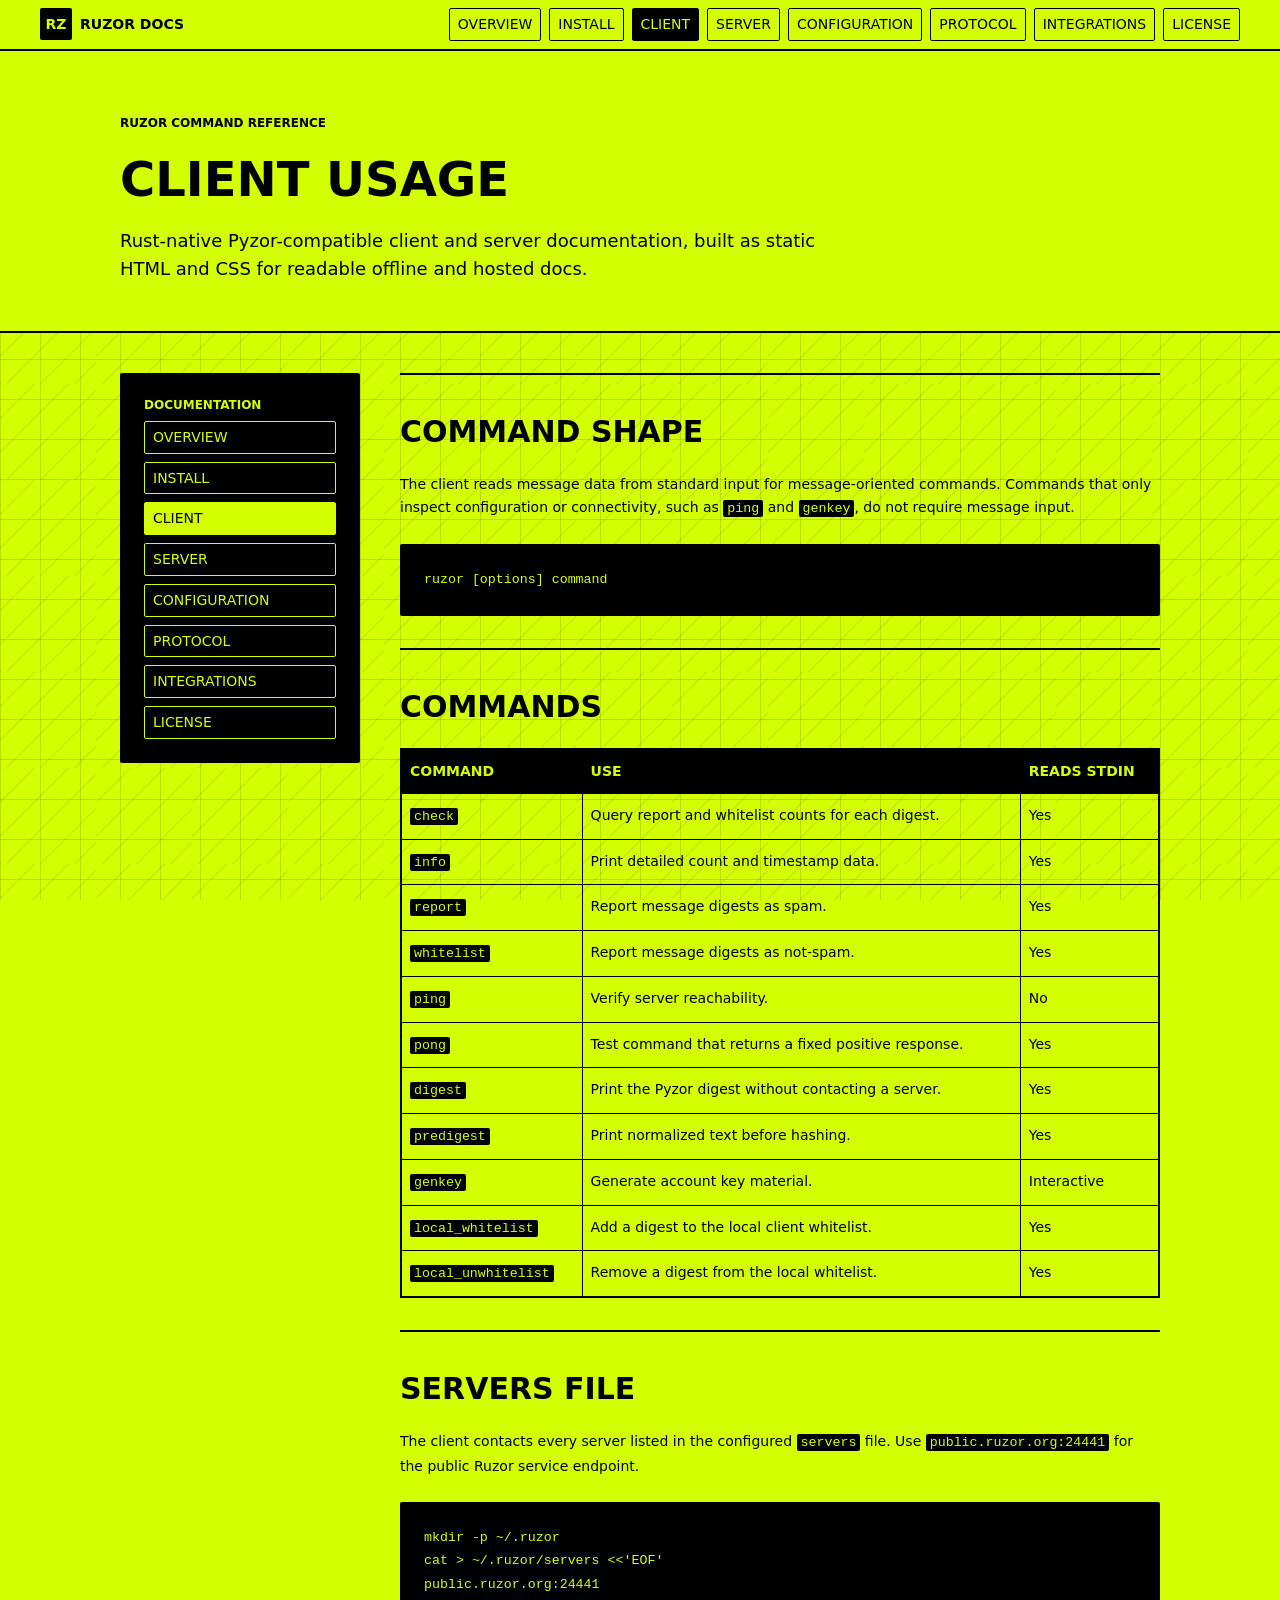
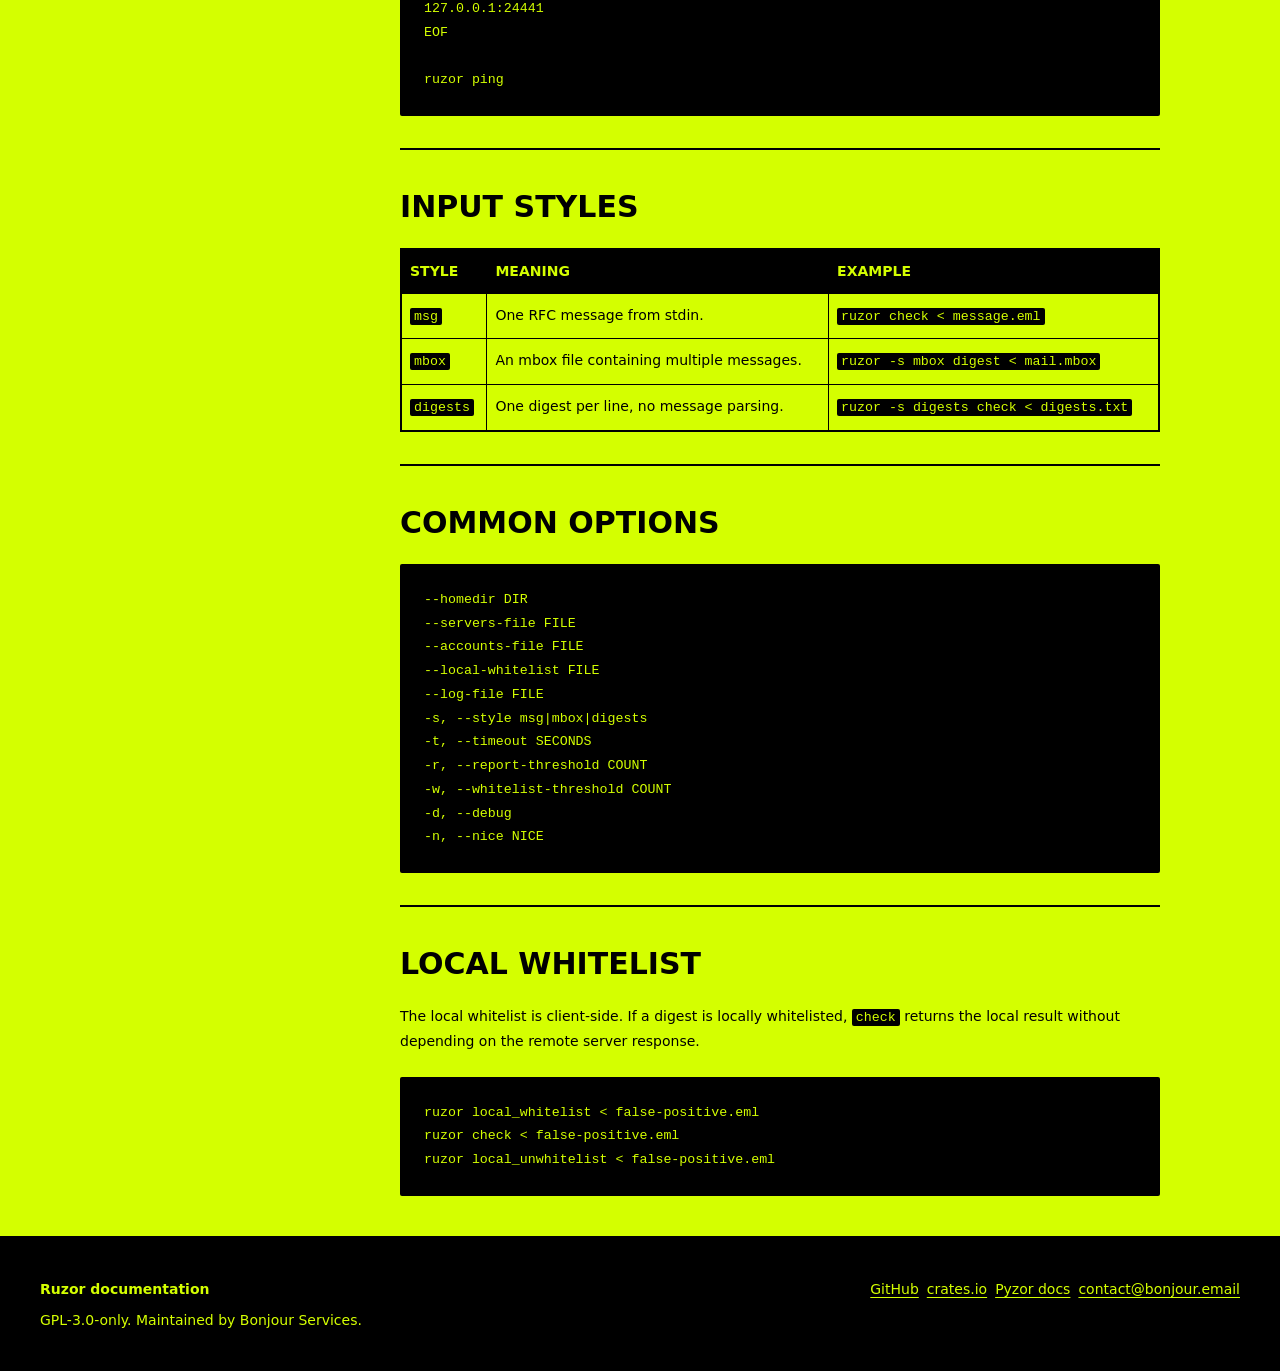
==== documentation/client.html @ 248e35b9 "Add static documentation site" ====
<!doctype html>
<html lang="en">
<head>
  <meta charset="utf-8">
  <meta name="viewport" content="width=device-width, initial-scale=1">
  <title>Client Usage - Ruzor Documentation</title>
  <meta name="description" content="Ruzor client command reference covering check, report, whitelist, ping, digest, predigest, input styles, and public.ruzor.org.">
  <meta name="author" content="Bonjour Services">
  <meta name="keywords" content="Ruzor, Pyzor, Rust, spam detection, UDP, email filtering, GPL-3.0, public.ruzor.org, public.pyzor.org">
  <meta name="robots" content="index, follow">
  <meta name="theme-color" content="#D4FF00">
  <link rel="canonical" href="https://bonjourservices.github.io/ruzor/documentation/client.html">
  <meta property="og:type" content="article">
  <meta property="og:site_name" content="Ruzor Documentation">
  <meta property="og:title" content="Client Usage - Ruzor Documentation">
  <meta property="og:description" content="Ruzor client command reference covering check, report, whitelist, ping, digest, predigest, input styles, and public.ruzor.org.">
  <meta property="og:url" content="https://bonjourservices.github.io/ruzor/documentation/client.html">
  <meta property="article:section" content="Client">
  <meta property="article:modified_time" content="2026-05-28T00:00:00+00:00">
  <meta name="twitter:card" content="summary">
  <meta name="twitter:title" content="Client Usage - Ruzor Documentation">
  <meta name="twitter:description" content="Ruzor client command reference covering check, report, whitelist, ping, digest, predigest, input styles, and public.ruzor.org.">
  <script type="application/ld+json">
{
  "@context": "https://schema.org",
  "@type": "TechArticle",
  "headline": "Client Usage - Ruzor Documentation",
  "description": "Ruzor client command reference covering check, report, whitelist, ping, digest, predigest, input styles, and public.ruzor.org.",
  "url": "https://bonjourservices.github.io/ruzor/documentation/client.html",
  "inLanguage": "en",
  "dateModified": "2026-05-28",
  "author": {
    "@type": "Organization",
    "name": "Bonjour Services",
    "email": "contact@bonjour.email",
    "url": "https://github.com/bonjourservices/ruzor"
  },
  "publisher": {
    "@type": "Organization",
    "name": "Bonjour Services",
    "email": "contact@bonjour.email"
  },
  "isPartOf": {
    "@type": "TechArticle",
    "name": "Ruzor Documentation",
    "url": "https://bonjourservices.github.io/ruzor/documentation/index.html"
  },
  "about": [
    "Ruzor",
    "Pyzor-compatible spam detection",
    "Rust command-line utilities",
    "UDP email digest checking"
  ],
  "mentions": [
    {
      "@type": "SoftwareSourceCode",
      "name": "Ruzor",
      "codeRepository": "https://github.com/bonjourservices/ruzor",
      "programmingLanguage": "Rust"
    },
    {
      "@type": "SoftwareApplication",
      "name": "ruzor crate",
      "url": "https://crates.io/crates/ruzor",
      "applicationCategory": "DeveloperApplication"
    },
    {
      "@type": "CreativeWork",
      "name": "Upstream Pyzor documentation",
      "url": "https://www.pyzor.org/en/latest/"
    }
  ],
  "license": "https://www.gnu.org/licenses/gpl-3.0.en.html",
  "codeRepository": "https://github.com/bonjourservices/ruzor"
}
  </script>
  <link rel="stylesheet" href="styles.css">
</head>
<body>
  <header class="topbar">
    <a class="brand" href="index.html" aria-label="Ruzor documentation home">
      <span class="brand-mark">RZ</span>
      <span>Ruzor Docs</span>
    </a>
    <nav class="topnav" aria-label="Primary documentation navigation">
      <a class="nav-link " href="index.html">Overview</a>
<a class="nav-link " href="getting-started.html">Install</a>
<a class="nav-link is-active" href="client.html">Client</a>
<a class="nav-link " href="server.html">Server</a>
<a class="nav-link " href="configuration.html">Configuration</a>
<a class="nav-link " href="protocol.html">Protocol</a>
<a class="nav-link " href="integrations.html">Integrations</a>
<a class="nav-link " href="license.html">License</a>
    </nav>
  </header>

  <main>
    <section class="hero-band">
      <div class="hero-grid">
        <p class="eyebrow">ruzor command reference</p>
        <h1>Client Usage</h1>
        <p class="hero-copy">Rust-native Pyzor-compatible client and server documentation, built as static HTML and CSS for readable offline and hosted docs.</p>
      </div>
    </section>

    <div class="doc-layout">
      <aside class="side-rail" aria-label="Documentation links">
        <span class="side-title">Documentation</span>
        <a class="nav-link " href="index.html">Overview</a>
<a class="nav-link " href="getting-started.html">Install</a>
<a class="nav-link is-active" href="client.html">Client</a>
<a class="nav-link " href="server.html">Server</a>
<a class="nav-link " href="configuration.html">Configuration</a>
<a class="nav-link " href="protocol.html">Protocol</a>
<a class="nav-link " href="integrations.html">Integrations</a>
<a class="nav-link " href="license.html">License</a>
      </aside>
      <article class="doc-content">
        
<section class="section">
  <h2>Command Shape</h2>
  <p>The client reads message data from standard input for message-oriented commands. Commands that only inspect configuration or connectivity, such as <code>ping</code> and <code>genkey</code>, do not require message input.</p>
  <pre><code>ruzor [options] command</code></pre>
</section>

<section class="section">
  <h2>Commands</h2>
  <table>
    <thead><tr><th>Command</th><th>Use</th><th>Reads stdin</th></tr></thead>
    <tbody>
      <tr><td><code>check</code></td><td>Query report and whitelist counts for each digest.</td><td>Yes</td></tr>
      <tr><td><code>info</code></td><td>Print detailed count and timestamp data.</td><td>Yes</td></tr>
      <tr><td><code>report</code></td><td>Report message digests as spam.</td><td>Yes</td></tr>
      <tr><td><code>whitelist</code></td><td>Report message digests as not-spam.</td><td>Yes</td></tr>
      <tr><td><code>ping</code></td><td>Verify server reachability.</td><td>No</td></tr>
      <tr><td><code>pong</code></td><td>Test command that returns a fixed positive response.</td><td>Yes</td></tr>
      <tr><td><code>digest</code></td><td>Print the Pyzor digest without contacting a server.</td><td>Yes</td></tr>
      <tr><td><code>predigest</code></td><td>Print normalized text before hashing.</td><td>Yes</td></tr>
      <tr><td><code>genkey</code></td><td>Generate account key material.</td><td>Interactive</td></tr>
      <tr><td><code>local_whitelist</code></td><td>Add a digest to the local client whitelist.</td><td>Yes</td></tr>
      <tr><td><code>local_unwhitelist</code></td><td>Remove a digest from the local whitelist.</td><td>Yes</td></tr>
    </tbody>
  </table>
</section>

<section class="section">
  <h2>Servers File</h2>
  <p>The client contacts every server listed in the configured <code>servers</code> file. Use <code>public.ruzor.org:24441</code> for the public Ruzor service endpoint.</p>
  <pre><code>mkdir -p ~/.ruzor
cat &gt; ~/.ruzor/servers &lt;&lt;'EOF'
public.ruzor.org:24441
127.0.0.1:24441
EOF

ruzor ping</code></pre>
</section>

<section class="section">
  <h2>Input Styles</h2>
  <table>
    <thead><tr><th>Style</th><th>Meaning</th><th>Example</th></tr></thead>
    <tbody>
      <tr><td><code>msg</code></td><td>One RFC message from stdin.</td><td><code>ruzor check &lt; message.eml</code></td></tr>
      <tr><td><code>mbox</code></td><td>An mbox file containing multiple messages.</td><td><code>ruzor -s mbox digest &lt; mail.mbox</code></td></tr>
      <tr><td><code>digests</code></td><td>One digest per line, no message parsing.</td><td><code>ruzor -s digests check &lt; digests.txt</code></td></tr>
    </tbody>
  </table>
</section>

<section class="section">
  <h2>Common Options</h2>
  <pre><code>--homedir DIR
--servers-file FILE
--accounts-file FILE
--local-whitelist FILE
--log-file FILE
-s, --style msg|mbox|digests
-t, --timeout SECONDS
-r, --report-threshold COUNT
-w, --whitelist-threshold COUNT
-d, --debug
-n, --nice NICE</code></pre>
</section>

<section class="section">
  <h2>Local Whitelist</h2>
  <p>The local whitelist is client-side. If a digest is locally whitelisted, <code>check</code> returns the local result without depending on the remote server response.</p>
  <pre><code>ruzor local_whitelist &lt; false-positive.eml
ruzor check &lt; false-positive.eml
ruzor local_unwhitelist &lt; false-positive.eml</code></pre>
</section>

      </article>
    </div>
  </main>

  
<footer class="site-footer">
  <div>
    <strong>Ruzor documentation</strong>
    <span>GPL-3.0-only. Maintained by Bonjour Services.</span>
  </div>
  <div class="footer-links">
    <a href="https://github.com/bonjourservices/ruzor">GitHub</a>
    <a href="https://crates.io/crates/ruzor">crates.io</a>
    <a href="https://www.pyzor.org/en/latest/">Pyzor docs</a>
    <a href="mailto:contact@bonjour.email">contact@bonjour.email</a>
  </div>
</footer>

</body>
</html>
---- documentation/styles.css ----
/* Vortex System-inspired static documentation theme. */
:root {
  --primary: #d4ff00;
  --tertiary: #2aff0a;
  --black: #000000;
  --bg: #d4ff00;
  --surface: #000000;
  --text: #000000;
  --radius: 2px;
  --unit: 4.4px;
  --gap: 8px;
  --space-xl: 24px;
  --space-2xl: 40px;
  --content: 1120px;
}

* {
  box-sizing: border-box;
}

html {
  scroll-behavior: smooth;
}

body {
  margin: 0;
  min-height: 100vh;
  background: var(--bg);
  color: var(--text);
  font-family: Inter, ui-sans-serif, system-ui, -apple-system, BlinkMacSystemFont, "Segoe UI", sans-serif;
  font-size: 14px;
  font-weight: 500;
  line-height: 22.75px;
}

body::before {
  content: "";
  position: fixed;
  inset: 0;
  z-index: -1;
  background-image:
    linear-gradient(90deg, rgba(0, 0, 0, 0.13) 1px, transparent 1px),
    linear-gradient(0deg, rgba(0, 0, 0, 0.13) 1px, transparent 1px),
    repeating-linear-gradient(135deg, rgba(0, 0, 0, 0.08) 0 1px, transparent 1px 24px);
  background-size: 40px 40px, 40px 40px, 96px 96px;
  pointer-events: none;
}

a {
  color: inherit;
  text-decoration-thickness: 1px;
  text-underline-offset: 3px;
}

a:focus-visible,
button:focus-visible {
  outline: 2px solid var(--black);
  outline-offset: 3px;
}

.topbar {
  position: sticky;
  top: 0;
  z-index: 20;
  display: grid;
  grid-template-columns: auto 1fr;
  align-items: center;
  gap: 24px;
  padding: 8px 40px;
  border-bottom: 2px solid var(--black);
  background: var(--bg);
}

.brand {
  display: inline-flex;
  align-items: center;
  gap: 8px;
  color: var(--black);
  font-weight: 700;
  text-decoration: none;
  text-transform: uppercase;
}

.brand-mark {
  display: inline-grid;
  width: 32px;
  height: 32px;
  place-items: center;
  border-radius: var(--radius);
  background: var(--black);
  color: var(--primary);
}

.topnav {
  display: flex;
  flex-wrap: wrap;
  justify-content: flex-end;
  gap: 8px;
}

.nav-link {
  display: inline-flex;
  align-items: center;
  min-height: 32px;
  padding: 4px 8px;
  border: 1px solid var(--black);
  border-radius: var(--radius);
  text-decoration: none;
  text-transform: uppercase;
}

.nav-link:hover,
.nav-link.is-active {
  background: var(--black);
  color: var(--primary);
}

.hero-band {
  border-bottom: 2px solid var(--black);
  background: var(--bg);
}

.hero-grid {
  display: grid;
  grid-template-columns: minmax(0, 1fr);
  gap: 24px;
  max-width: var(--content);
  margin: 0 auto;
  padding: 64px 40px 48px;
}

.eyebrow,
.side-title,
.kicker {
  margin: 0;
  font-size: 12px;
  font-weight: 700;
  line-height: 16px;
  text-transform: uppercase;
}

h1,
h2,
h3 {
  margin: 0;
  font-weight: 600;
  text-transform: uppercase;
  letter-spacing: 0;
}

h1 {
  max-width: 820px;
  font-size: 48px;
  line-height: 48px;
}

h2 {
  padding-top: 40px;
  border-top: 2px solid var(--black);
  font-size: 30px;
  line-height: 34px;
}

h3 {
  font-size: 18px;
  line-height: 24px;
}

.hero-copy {
  max-width: 720px;
  margin: 0;
  font-size: 18px;
  line-height: 28px;
}

.doc-layout {
  display: grid;
  grid-template-columns: 240px minmax(0, 1fr);
  gap: 40px;
  max-width: var(--content);
  margin: 0 auto;
  padding: 40px;
}

.side-rail {
  position: sticky;
  top: 70px;
  align-self: start;
  display: grid;
  gap: 8px;
  padding: 24px;
  border-radius: var(--radius);
  background: var(--black);
  color: var(--primary);
}

.side-rail .nav-link {
  border-color: var(--primary);
}

.side-rail .nav-link:hover,
.side-rail .nav-link.is-active {
  background: var(--primary);
  color: var(--black);
}

.doc-content {
  display: grid;
  gap: 32px;
  min-width: 0;
}

.section,
.callout,
.stat-grid,
.link-grid,
.command-grid {
  display: grid;
  gap: 24px;
}

.section p,
.section ul,
.section ol,
.callout p,
.callout ul {
  margin: 0;
}

.section ul,
.section ol {
  padding-left: 20px;
}

.section li + li {
  margin-top: 8px;
}

.callout {
  padding: 24px;
  border: 2px solid var(--black);
  border-radius: var(--radius);
  background: transparent;
}

.callout.dark {
  background: var(--black);
  color: var(--primary);
}

.link-grid,
.stat-grid,
.command-grid {
  grid-template-columns: repeat(3, minmax(0, 1fr));
}

.tile {
  display: grid;
  gap: 8px;
  min-height: 132px;
  padding: 24px;
  border: 2px solid var(--black);
  border-radius: var(--radius);
  background: rgba(212, 255, 0, 0.65);
}

.tile strong {
  text-transform: uppercase;
}

.button-row {
  display: flex;
  flex-wrap: wrap;
  gap: 8px;
}

.button {
  display: inline-flex;
  align-items: center;
  min-height: 36px;
  padding: 6px 10px;
  border: 2px solid var(--black);
  border-radius: var(--radius);
  background: var(--black);
  color: var(--primary);
  font-weight: 700;
  text-decoration: none;
  text-transform: uppercase;
}

.button.secondary {
  background: transparent;
  color: var(--black);
}

pre,
code {
  font-family: ui-monospace, SFMono-Regular, Menlo, Monaco, Consolas, "Liberation Mono", monospace;
}

code {
  padding: 1px 4px;
  border-radius: var(--radius);
  background: var(--black);
  color: var(--primary);
  font-size: 0.95em;
}

pre {
  overflow-x: auto;
  margin: 0;
  padding: 24px;
  border-radius: var(--radius);
  background: var(--black);
  color: var(--primary);
}

pre code {
  padding: 0;
  background: transparent;
  color: inherit;
}

table {
  width: 100%;
  border-collapse: collapse;
  border: 2px solid var(--black);
}

th,
td {
  padding: 10px 8px;
  border: 1px solid var(--black);
  text-align: left;
  vertical-align: top;
}

th {
  background: var(--black);
  color: var(--primary);
  text-transform: uppercase;
}

.site-footer {
  display: grid;
  grid-template-columns: minmax(0, 1fr) auto;
  gap: 24px;
  padding: 40px;
  border-top: 2px solid var(--black);
  background: var(--black);
  color: var(--primary);
}

.site-footer div {
  display: grid;
  gap: 8px;
}

.footer-links {
  grid-auto-flow: column;
  align-items: start;
}

@media (max-width: 880px) {
  .topbar,
  .doc-layout,
  .site-footer {
    grid-template-columns: 1fr;
  }

  .topbar {
    padding: 8px 24px;
  }

  .topnav {
    justify-content: start;
  }

  .hero-grid,
  .doc-layout,
  .site-footer {
    padding-left: 24px;
    padding-right: 24px;
  }

  .side-rail {
    position: static;
  }

  .link-grid,
  .stat-grid,
  .command-grid {
    grid-template-columns: 1fr;
  }

  .footer-links {
    grid-auto-flow: row;
  }
}

@media (max-width: 560px) {
  h1 {
    font-size: 34px;
    line-height: 36px;
  }

  h2 {
    font-size: 24px;
    line-height: 28px;
  }

  .hero-copy {
    font-size: 16px;
    line-height: 24px;
  }

  .nav-link {
    width: 100%;
  }

  th,
  td {
    display: block;
    width: 100%;
  }

  tr {
    display: block;
    border-bottom: 2px solid var(--black);
  }
}
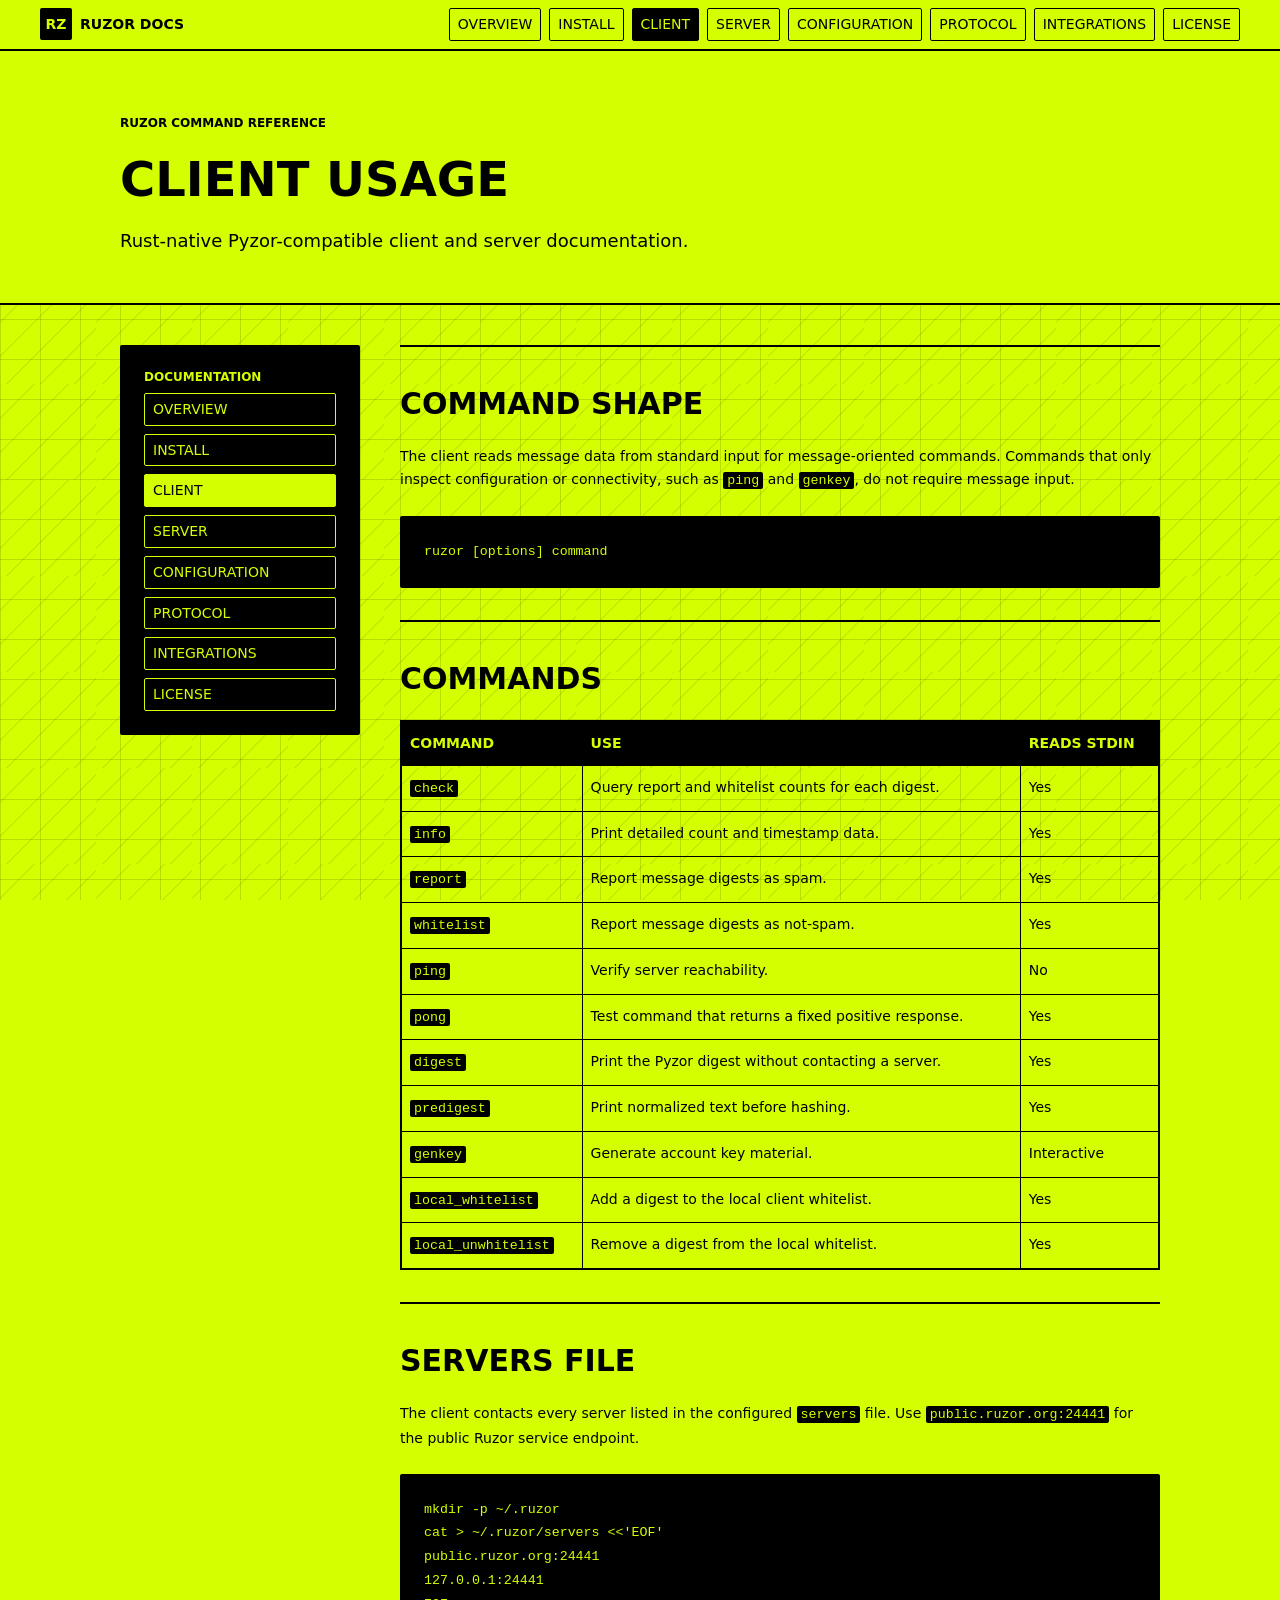
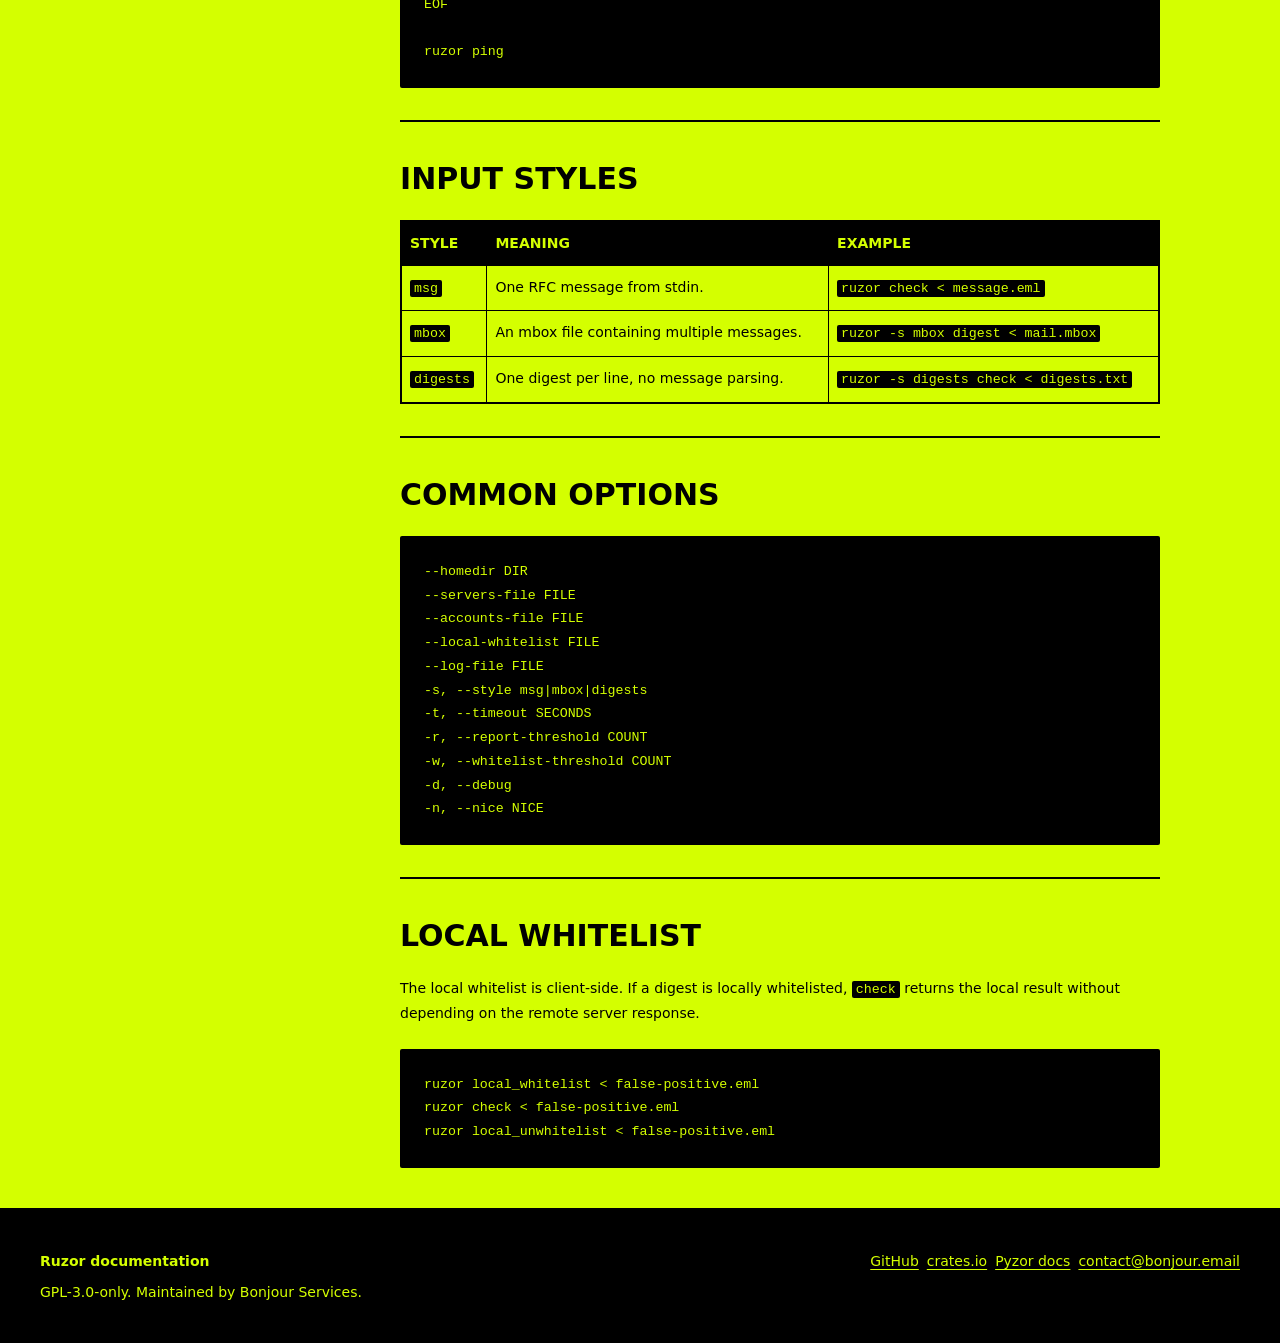
==== commit f209a8ff: "Support Redis ACL usernames" ====
--- a/documentation/client.html
+++ b/documentation/client.html
@@ -99,7 +99,7 @@
       <div class="hero-grid">
         <p class="eyebrow">ruzor command reference</p>
         <h1>Client Usage</h1>
-        <p class="hero-copy">Rust-native Pyzor-compatible client and server documentation, built as static HTML and CSS for readable offline and hosted docs.</p>
+        <p class="hero-copy">Rust-native Pyzor-compatible client and server documentation.</p>
       </div>
     </section>
 
